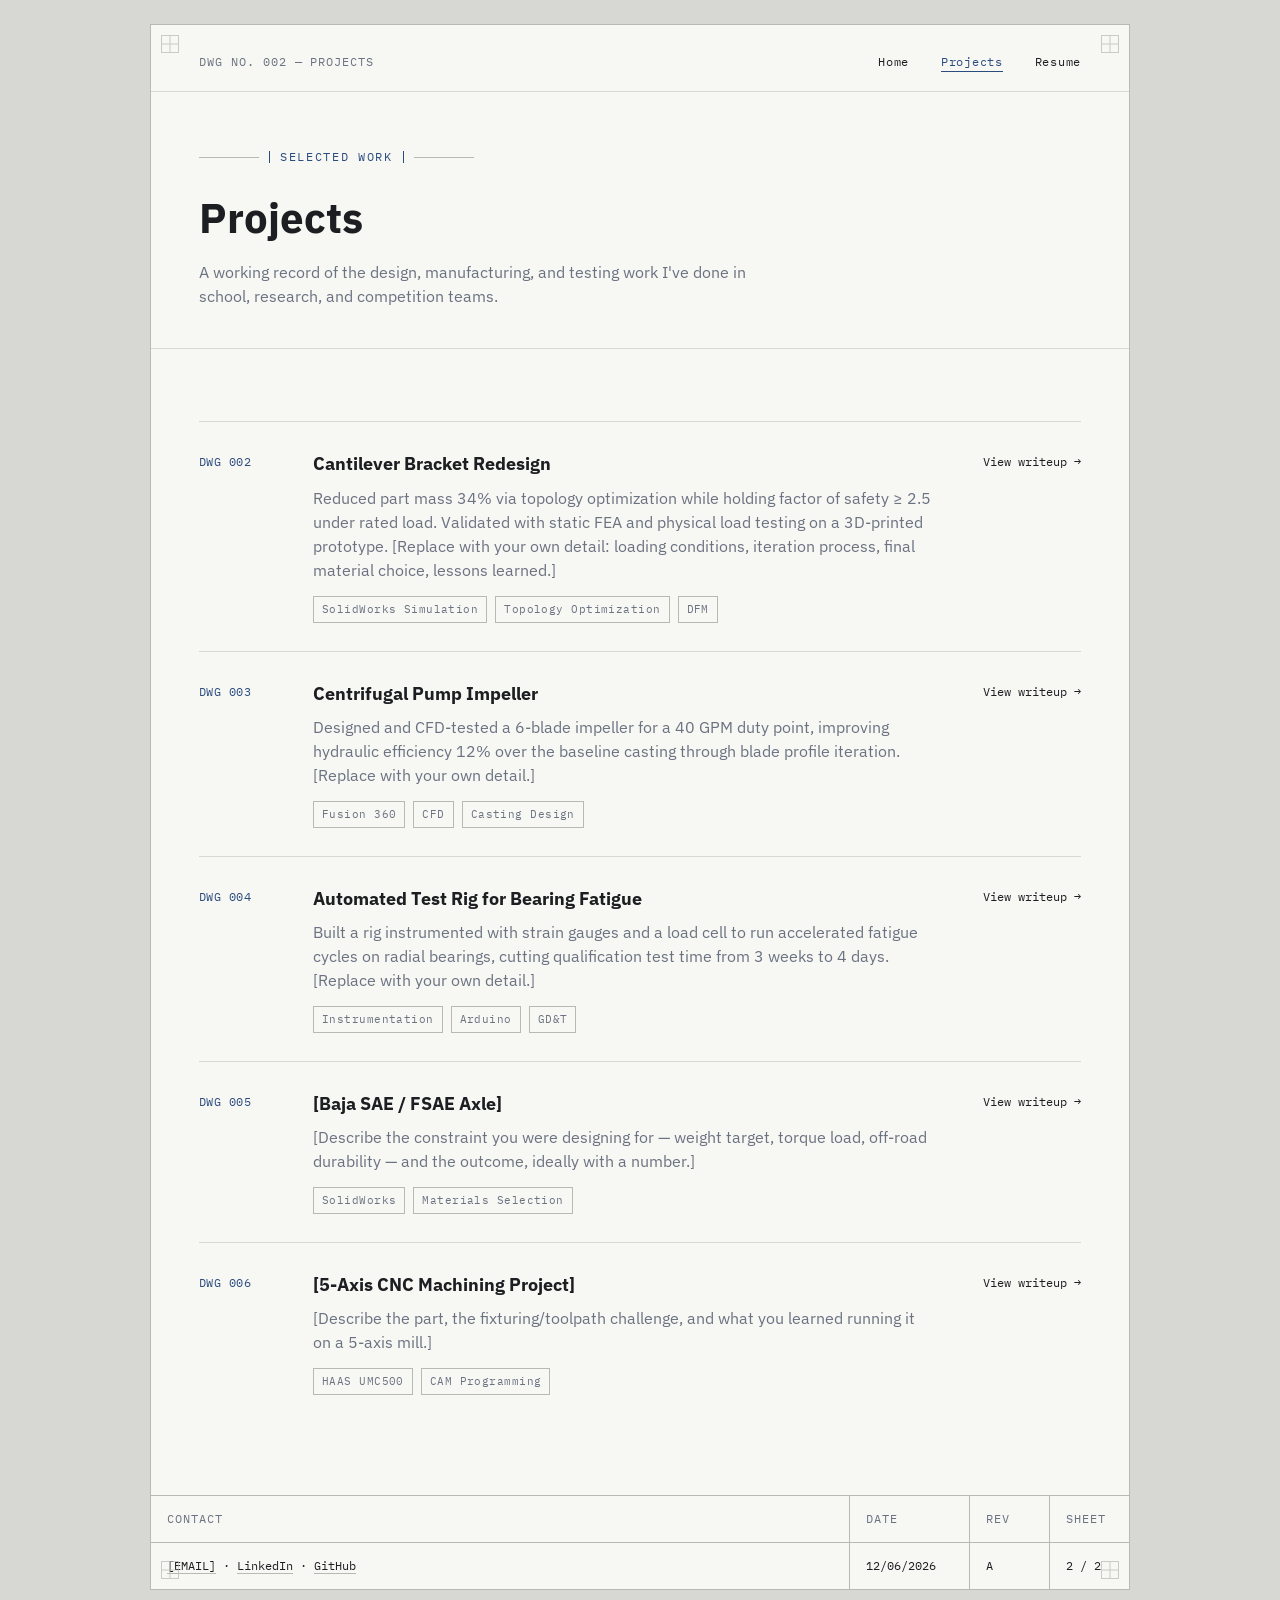
==== projects.html @ aa3f03fb "Add files via upload" ====
<!DOCTYPE html>
<html lang="en">
<head>
<meta charset="UTF-8">
<meta name="viewport" content="width=device-width, initial-scale=1.0">
<title>Projects — Jordan Reyes</title>
<link rel="preconnect" href="https://fonts.googleapis.com">
<link rel="preconnect" href="https://fonts.gstatic.com" crossorigin>
<link href="https://fonts.googleapis.com/css2?family=IBM+Plex+Mono:wght@400;500;600&family=IBM+Plex+Sans:wght@400;500;600;700&display=swap" rel="stylesheet">
<link rel="stylesheet" href="style.css">
</head>
<body>

<div class="sheet">

  <div class="reg-mark tl"></div>
  <div class="reg-mark tr"></div>
  <div class="reg-mark bl"></div>
  <div class="reg-mark br"></div>

  <header class="topbar">
    <div class="topbar-label">DWG NO. 002 — PROJECTS</div>
    <nav>
      <a href="index.html">Home</a>
      <a href="projects.html" aria-current="page">Projects</a>
      <a href="resume.html">Resume</a>
    </nav>
  </header>

  <section class="subpage-hero">
    <div class="hero-dim">
      <span class="tick"></span>
      <span class="dim-label">SELECTED WORK</span>
      <span class="tick"></span>
    </div>
    <h1>Projects</h1>
    <p>A working record of the design, manufacturing, and testing work I've done in school, research, and competition teams.</p>
  </section>

  <section class="work" style="border-bottom:none;">

    <article class="project">
      <div class="project-num">DWG&nbsp;002</div>
      <div class="project-body">
        <h3>Cantilever Bracket Redesign</h3>
        <p>Reduced part mass 34% via topology optimization while holding factor of safety ≥ 2.5 under rated load. Validated with static FEA and physical load testing on a 3D-printed prototype. [Replace with your own detail: loading conditions, iteration process, final material choice, lessons learned.]</p>
        <ul class="tags">
          <li>SolidWorks Simulation</li>
          <li>Topology Optimization</li>
          <li>DFM</li>
        </ul>
      </div>
      <a class="project-link" href="#">View writeup →</a>
    </article>

    <article class="project">
      <div class="project-num">DWG&nbsp;003</div>
      <div class="project-body">
        <h3>Centrifugal Pump Impeller</h3>
        <p>Designed and CFD-tested a 6-blade impeller for a 40 GPM duty point, improving hydraulic efficiency 12% over the baseline casting through blade profile iteration. [Replace with your own detail.]</p>
        <ul class="tags">
          <li>Fusion 360</li>
          <li>CFD</li>
          <li>Casting Design</li>
        </ul>
      </div>
      <a class="project-link" href="#">View writeup →</a>
    </article>

    <article class="project">
      <div class="project-num">DWG&nbsp;004</div>
      <div class="project-body">
        <h3>Automated Test Rig for Bearing Fatigue</h3>
        <p>Built a rig instrumented with strain gauges and a load cell to run accelerated fatigue cycles on radial bearings, cutting qualification test time from 3 weeks to 4 days. [Replace with your own detail.]</p>
        <ul class="tags">
          <li>Instrumentation</li>
          <li>Arduino</li>
          <li>GD&amp;T</li>
        </ul>
      </div>
      <a class="project-link" href="#">View writeup →</a>
    </article>

    <article class="project">
      <div class="project-num">DWG&nbsp;005</div>
      <div class="project-body">
        <h3>[Baja SAE / FSAE Axle]</h3>
        <p>[Describe the constraint you were designing for — weight target, torque load, off-road durability — and the outcome, ideally with a number.]</p>
        <ul class="tags">
          <li>SolidWorks</li>
          <li>Materials Selection</li>
        </ul>
      </div>
      <a class="project-link" href="#">View writeup →</a>
    </article>

    <article class="project">
      <div class="project-num">DWG&nbsp;006</div>
      <div class="project-body">
        <h3>[5-Axis CNC Machining Project]</h3>
        <p>[Describe the part, the fixturing/toolpath challenge, and what you learned running it on a 5-axis mill.]</p>
        <ul class="tags">
          <li>HAAS UMC500</li>
          <li>CAM Programming</li>
        </ul>
      </div>
      <a class="project-link" href="#">View writeup →</a>
    </article>

  </section>

  <footer id="contact" class="titleblock">
    <div class="tb-row tb-head">
      <div class="tb-cell wide">CONTACT</div>
      <div class="tb-cell">DATE</div>
      <div class="tb-cell">REV</div>
      <div class="tb-cell">SHEET</div>
    </div>
    <div class="tb-row">
      <div class="tb-cell wide">
        <a href="mailto:[EMAIL]">[EMAIL]</a> ·
        <a href="https://linkedin.com/in/[LINKEDIN]" target="_blank" rel="noopener">LinkedIn</a> ·
        <a href="https://github.com/[GITHUB]" target="_blank" rel="noopener">GitHub</a>
      </div>
      <div class="tb-cell" id="tb-date"></div>
      <div class="tb-cell">A</div>
      <div class="tb-cell">2 / 2</div>
    </div>
  </footer>

</div>

<script src="script.js"></script>
</body>
</html>
---- style.css ----
:root {
  --paper: #F7F7F4;
  --ink: #1C1E21;
  --line: #D7D8D4;
  --line-strong: #B7B9B3;
  --blue: #2B4C7E;
  --steel: #6B7280;

  --font-display: 'IBM Plex Sans', sans-serif;
  --font-mono: 'IBM Plex Mono', monospace;
}

* { box-sizing: border-box; }

html { scroll-behavior: smooth; }

body {
  margin: 0;
  background: var(--line);
  color: var(--ink);
  font-family: var(--font-display);
  line-height: 1.5;
  -webkit-font-smoothing: antialiased;
}

a { color: inherit; }

/* ---------- Sheet frame ---------- */

.sheet {
  position: relative;
  max-width: 980px;
  margin: 24px auto;
  background: var(--paper);
  border: 1px solid var(--line-strong);
  padding: 0 0 0 0;
}

.reg-mark {
  position: absolute;
  width: 18px;
  height: 18px;
  border: 1px solid var(--line-strong);
  opacity: 0.7;
}
.reg-mark::before, .reg-mark::after {
  content: "";
  position: absolute;
  background: var(--line-strong);
}
.reg-mark::before { top: 50%; left: 0; right: 0; height: 1px; transform: translateY(-50%); }
.reg-mark::after { left: 50%; top: 0; bottom: 0; width: 1px; transform: translateX(-50%); }
.reg-mark.tl { top: 10px; left: 10px; }
.reg-mark.tr { top: 10px; right: 10px; }
.reg-mark.bl { bottom: 10px; left: 10px; }
.reg-mark.br { bottom: 10px; right: 10px; }

/* ---------- Topbar ---------- */

.topbar {
  display: flex;
  justify-content: space-between;
  align-items: center;
  padding: 28px 48px 20px;
  border-bottom: 1px solid var(--line);
  font-family: var(--font-mono);
  font-size: 12px;
  letter-spacing: 0.08em;
  color: var(--steel);
}

.topbar nav a {
  text-decoration: none;
  margin-left: 24px;
  color: var(--ink);
  font-family: var(--font-mono);
  font-size: 12px;
  letter-spacing: 0.06em;
  padding-bottom: 2px;
  border-bottom: 1px solid transparent;
  transition: border-color 0.15s ease, color 0.15s ease;
}
.topbar nav a:hover { border-color: var(--blue); color: var(--blue); }
.topbar nav a[aria-current="page"] { color: var(--blue); border-color: var(--blue); }

/* ---------- Photo placeholder (section-cut hatch) ---------- */
/* Swap these out: replace the .img-frame div with an <img> tag once you have real photos. */

.img-frame {
  position: relative;
  background-color: var(--paper);
  background-image: repeating-linear-gradient(
    45deg,
    var(--line) 0,
    var(--line) 1px,
    transparent 1px,
    transparent 9px
  );
  border: 1px solid var(--line-strong);
  display: flex;
  align-items: flex-end;
  overflow: hidden;
}
.img-frame .img-label {
  width: 100%;
  padding: 8px 10px;
  background: var(--paper);
  border-top: 1px solid var(--line-strong);
  font-family: var(--font-mono);
  font-size: 10px;
  letter-spacing: 0.06em;
  color: var(--steel);
}

/* ---------- Hero ---------- */

.hero {
  padding: 56px 48px 88px;
  border-bottom: 1px solid var(--line);
}

.triptych {
  display: grid;
  grid-template-columns: 1fr 1.3fr 1fr;
  gap: 12px;
  margin-bottom: 40px;
}
.triptych .img-frame { height: 190px; }
.triptych .img-frame.center { height: 230px; align-self: start; }

.hero-person {
  display: flex;
  align-items: center;
  gap: 20px;
}
.avatar {
  width: 84px;
  height: 84px;
  flex: none;
  border-radius: 50%;
}
.avatar .img-label { display: none; }

.hero-dim {
  display: flex;
  align-items: center;
  gap: 10px;
  margin-bottom: 28px;
  font-family: var(--font-mono);
  font-size: 12px;
  letter-spacing: 0.14em;
  color: var(--blue);
}
.hero-dim .tick {
  width: 1px;
  height: 12px;
  background: var(--blue);
}
.hero-dim::before, .hero-dim::after {
  content: "";
  height: 1px;
  background: var(--line-strong);
  flex: 1 1 60px;
  max-width: 60px;
}

.hero h1 {
  margin: 0 0 24px;
  font-size: clamp(2.2rem, 5vw, 3.6rem);
  line-height: 1.08;
  font-weight: 700;
  letter-spacing: -0.01em;
}
.hero h1 .accent {
  display: block;
  color: var(--blue);
  font-weight: 600;
}

.hero-tag {
  max-width: 46ch;
  color: var(--steel);
  font-size: 1.05rem;
  margin: 0 0 36px;
}

.hero-links { display: flex; gap: 14px; }

.btn {
  display: inline-block;
  padding: 12px 20px;
  background: var(--ink);
  color: var(--paper);
  text-decoration: none;
  font-family: var(--font-mono);
  font-size: 13px;
  letter-spacing: 0.04em;
  border: 1px solid var(--ink);
  transition: opacity 0.15s ease;
}
.btn:hover { opacity: 0.82; }
.btn.ghost {
  background: transparent;
  color: var(--ink);
  border: 1px solid var(--line-strong);
}
.btn.ghost:hover { border-color: var(--blue); color: var(--blue); opacity: 1; }

/* ---------- Section headings ---------- */

section h2 {
  display: flex;
  align-items: baseline;
  gap: 12px;
  font-size: 1.4rem;
  margin: 0 0 32px;
}
section h2 .tag {
  font-family: var(--font-mono);
  font-size: 12px;
  color: var(--blue);
  border: 1px solid var(--line-strong);
  padding: 3px 8px;
}

/* ---------- About ---------- */

.about { padding: 72px 48px; border-bottom: 1px solid var(--line); }

.about-grid {
  display: grid;
  grid-template-columns: 1.2fr 1fr;
  gap: 48px;
}
.about-copy { color: var(--steel); margin: 0; }

.spec-table { border-collapse: collapse; width: 100%; font-size: 14px; }
.spec-table td {
  padding: 10px 0;
  border-top: 1px solid var(--line);
  vertical-align: top;
}
.spec-table td:first-child {
  font-family: var(--font-mono);
  font-size: 11px;
  letter-spacing: 0.08em;
  color: var(--steel);
  width: 34%;
  padding-right: 12px;
}

/* ---------- Timeline ---------- */

.timeline-section { padding: 72px 48px; border-bottom: 1px solid var(--line); }

.timeline {
  display: flex;
  gap: 0;
  position: relative;
  padding-top: 8px;
}
.timeline-item {
  flex: 1;
  position: relative;
  padding-top: 20px;
  text-align: left;
}
.timeline-item::before {
  /* the tick mark on the line */
  content: "";
  position: absolute;
  top: 0;
  left: 0;
  width: 1px;
  height: 12px;
  background: var(--blue);
}
.timeline-item::after {
  /* the horizontal rule segment */
  content: "";
  position: absolute;
  top: 6px;
  left: 0;
  right: 0;
  height: 1px;
  background: var(--line-strong);
}
.timeline-item:last-child::after { right: 50%; }
.timeline-date {
  display: block;
  font-family: var(--font-mono);
  font-size: 11px;
  letter-spacing: 0.06em;
  color: var(--blue);
  margin-bottom: 10px;
}
.timeline-logo { width: 40px; height: 40px; margin-bottom: 10px; }
.timeline-logo .img-label { display: none; }
.timeline-item h4 { margin: 0 0 4px; font-size: 0.95rem; }
.timeline-item p { margin: 0; font-size: 0.82rem; color: var(--steel); }

/* ---------- Machinery / tools grid ---------- */

.tools-section { padding: 72px 48px; border-bottom: 1px solid var(--line); }

.tools-grid {
  display: grid;
  grid-template-columns: repeat(4, 1fr);
  gap: 16px;
}
.tool-card { text-align: left; }
.tool-card .img-frame { height: 100px; margin-bottom: 10px; }
.tool-card h4 { margin: 0 0 2px; font-size: 0.88rem; }
.tool-card p {
  margin: 0;
  font-family: var(--font-mono);
  font-size: 11px;
  color: var(--steel);
}

/* ---------- Work / Projects ---------- */

.work { padding: 72px 48px; border-bottom: 1px solid var(--line); }

.project {
  display: grid;
  grid-template-columns: 90px 1fr auto;
  gap: 24px;
  align-items: start;
  padding: 28px 0;
  border-top: 1px solid var(--line);
}
.project:last-child { border-bottom: none; }

.project-num {
  font-family: var(--font-mono);
  font-size: 12px;
  color: var(--blue);
  letter-spacing: 0.04em;
  padding-top: 3px;
}

.project-body h3 { margin: 0 0 8px; font-size: 1.15rem; }
.project-body p { margin: 0 0 14px; color: var(--steel); max-width: 62ch; }

.tags { list-style: none; display: flex; gap: 8px; flex-wrap: wrap; margin: 0; padding: 0; }
.tags li {
  font-family: var(--font-mono);
  font-size: 11px;
  letter-spacing: 0.04em;
  color: var(--steel);
  border: 1px solid var(--line-strong);
  padding: 4px 8px;
}

.project-link {
  font-family: var(--font-mono);
  font-size: 12px;
  text-decoration: none;
  color: var(--ink);
  white-space: nowrap;
  padding-top: 3px;
  border-bottom: 1px solid transparent;
}
.project-link:hover { color: var(--blue); border-color: var(--blue); }

/* ---------- Skills / BOM ---------- */

.skills { padding: 72px 48px; border-bottom: 1px solid var(--line); }

.bom { width: 100%; border-collapse: collapse; font-size: 14px; }
.bom th {
  text-align: left;
  font-family: var(--font-mono);
  font-size: 11px;
  letter-spacing: 0.08em;
  color: var(--steel);
  font-weight: 500;
  padding: 0 0 10px;
  border-bottom: 1px solid var(--line-strong);
}
.bom td {
  padding: 12px 0;
  border-bottom: 1px solid var(--line);
}
.bom td:first-child {
  font-family: var(--font-mono);
  color: var(--blue);
  width: 60px;
}
.bom td:nth-child(2) { width: 30%; color: var(--steel); }

/* ---------- Subpage hero (Projects / Resume) ---------- */

.subpage-hero {
  padding: 56px 48px 40px;
  border-bottom: 1px solid var(--line);
}
.subpage-hero .hero-dim { margin-bottom: 20px; }
.subpage-hero h1 {
  margin: 0 0 12px;
  font-size: clamp(1.8rem, 4vw, 2.6rem);
  font-weight: 700;
}
.subpage-hero p { max-width: 56ch; color: var(--steel); margin: 0; }

/* ---------- Resume page ---------- */

.resume-download {
  padding: 32px 48px;
  border-bottom: 1px solid var(--line);
  display: flex;
  align-items: center;
  justify-content: space-between;
  gap: 16px;
  flex-wrap: wrap;
}
.resume-download p {
  margin: 0;
  font-family: var(--font-mono);
  font-size: 12px;
  color: var(--steel);
}

.resume-block { padding: 56px 48px; border-bottom: 1px solid var(--line); }
.resume-entry {
  display: grid;
  grid-template-columns: 160px 1fr;
  gap: 24px;
  padding: 20px 0;
  border-top: 1px solid var(--line);
}
.resume-entry:first-of-type { border-top: none; }
.resume-entry .re-date {
  font-family: var(--font-mono);
  font-size: 11px;
  letter-spacing: 0.06em;
  color: var(--blue);
  padding-top: 2px;
}
.resume-entry h4 { margin: 0 0 4px; font-size: 1rem; }
.resume-entry .re-org { color: var(--steel); font-size: 0.85rem; margin: 0 0 10px; }
.resume-entry ul { margin: 0; padding-left: 18px; color: var(--steel); font-size: 0.92rem; }
.resume-entry li { margin-bottom: 4px; }

/* ---------- Title block / footer ---------- */

.titleblock { font-family: var(--font-mono); font-size: 12px; }

.tb-row {
  display: grid;
  grid-template-columns: 1fr 120px 80px 80px;
  border-top: 1px solid var(--line-strong);
}
.tb-head { color: var(--steel); letter-spacing: 0.08em; }
.tb-cell {
  padding: 14px 16px;
  border-left: 1px solid var(--line-strong);
}
.tb-cell.wide { }
.tb-row .tb-cell:first-child { border-left: none; }

.titleblock a { text-decoration: none; border-bottom: 1px solid var(--line-strong); }
.titleblock a:hover { color: var(--blue); border-color: var(--blue); }

/* ---------- Responsive ---------- */

@media (max-width: 700px) {
  .sheet { margin: 0; border-left: none; border-right: none; }
  .topbar { flex-direction: column; align-items: flex-start; gap: 12px; padding: 24px; }
  .topbar nav a { margin-left: 0; margin-right: 20px; }
  .hero { padding: 40px 24px 56px; }
  .about, .work, .skills, .timeline-section, .tools-section, .subpage-hero, .resume-block { padding: 48px 24px; }
  .resume-download { padding: 24px; }
  .about-grid { grid-template-columns: 1fr; gap: 32px; }
  .project { grid-template-columns: 1fr; gap: 10px; }
  .project-link { padding-top: 0; }
  .tb-row { grid-template-columns: 1fr; }
  .tb-cell { border-left: none; border-top: 1px solid var(--line); }
  .tb-row .tb-cell:first-child { border-top: none; }

  .triptych { grid-template-columns: 1fr; }
  .triptych .img-frame, .triptych .img-frame.center { height: 160px; }
  .hero-person { flex-wrap: wrap; }

  .timeline { flex-direction: column; gap: 24px; }
  .timeline-item::after { display: none; }
  .timeline-item { padding-top: 0; padding-left: 20px; border-left: 1px solid var(--line-strong); }
  .timeline-item::before { top: 4px; left: -1px; width: 12px; height: 1px; }

  .tools-grid { grid-template-columns: repeat(2, 1fr); }

  .resume-entry { grid-template-columns: 1fr; gap: 6px; }
}

/* ---------- Reduced motion ---------- */

@media (prefers-reduced-motion: reduce) {
  html { scroll-behavior: auto; }
  * { transition: none !important; }
}

/* ---------- Focus visibility ---------- */

a:focus-visible, .btn:focus-visible {
  outline: 2px solid var(--blue);
  outline-offset: 2px;
}
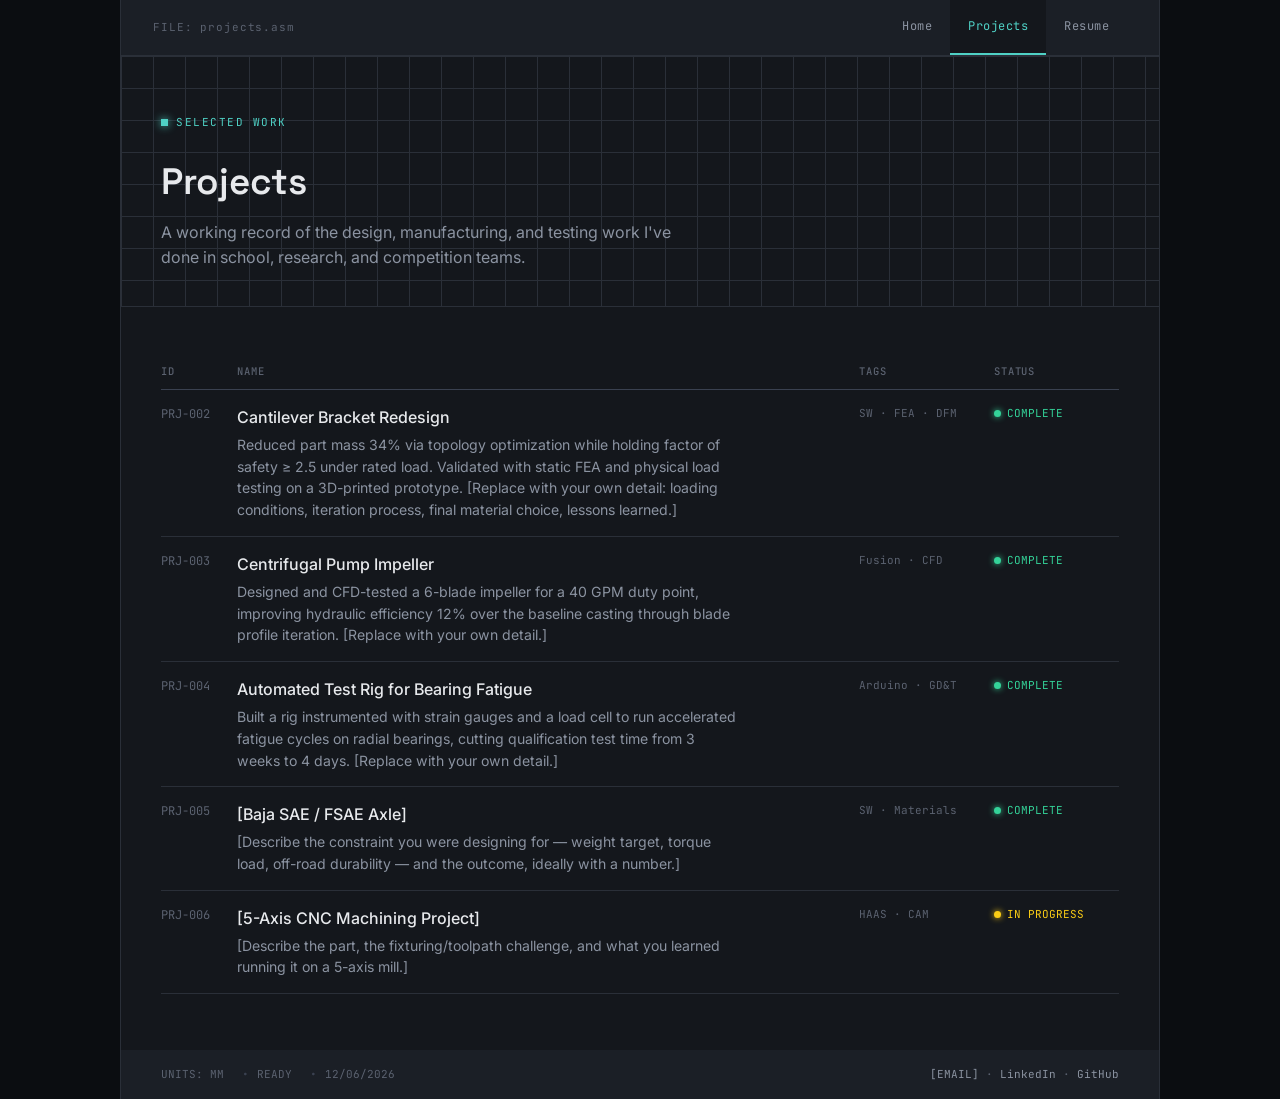
==== commit 9379115c: "Add files via upload" ====
--- a/projects.html
+++ b/projects.html
@@ -6,20 +6,15 @@
 <title>Projects — Jordan Reyes</title>
 <link rel="preconnect" href="https://fonts.googleapis.com">
 <link rel="preconnect" href="https://fonts.gstatic.com" crossorigin>
-<link href="https://fonts.googleapis.com/css2?family=IBM+Plex+Mono:wght@400;500;600&family=IBM+Plex+Sans:wght@400;500;600;700&display=swap" rel="stylesheet">
+<link href="https://fonts.googleapis.com/css2?family=Space+Grotesk:wght@500;600;700&family=Inter:wght@400;500;600&family=JetBrains+Mono:wght@400;500;600&display=swap" rel="stylesheet">
 <link rel="stylesheet" href="style.css">
 </head>
 <body>
 
 <div class="sheet">
 
-  <div class="reg-mark tl"></div>
-  <div class="reg-mark tr"></div>
-  <div class="reg-mark bl"></div>
-  <div class="reg-mark br"></div>
-
   <header class="topbar">
-    <div class="topbar-label">DWG NO. 002 — PROJECTS</div>
+    <div class="topbar-label">FILE: projects.asm</div>
     <nav>
       <a href="index.html">Home</a>
       <a href="projects.html" aria-current="page">Projects</a>
@@ -28,103 +23,77 @@
   </header>
 
   <section class="subpage-hero">
-    <div class="hero-dim">
-      <span class="tick"></span>
-      <span class="dim-label">SELECTED WORK</span>
-      <span class="tick"></span>
-    </div>
+    <div class="hero-eyebrow">SELECTED WORK</div>
     <h1>Projects</h1>
     <p>A working record of the design, manufacturing, and testing work I've done in school, research, and competition teams.</p>
   </section>
 
-  <section class="work" style="border-bottom:none;">
+  <section class="panel-section" style="border-bottom:none;">
+    <table class="file-browser">
+      <thead>
+        <tr><th>ID</th><th>NAME</th><th>TAGS</th><th>STATUS</th></tr>
+      </thead>
+      <tbody>
 
-    <article class="project">
-      <div class="project-num">DWG&nbsp;002</div>
-      <div class="project-body">
-        <h3>Cantilever Bracket Redesign</h3>
-        <p>Reduced part mass 34% via topology optimization while holding factor of safety ≥ 2.5 under rated load. Validated with static FEA and physical load testing on a 3D-printed prototype. [Replace with your own detail: loading conditions, iteration process, final material choice, lessons learned.]</p>
-        <ul class="tags">
-          <li>SolidWorks Simulation</li>
-          <li>Topology Optimization</li>
-          <li>DFM</li>
-        </ul>
-      </div>
-      <a class="project-link" href="#">View writeup →</a>
-    </article>
+        <tr class="file-row">
+          <td class="f-id">PRJ-002</td>
+          <td class="f-name">Cantilever Bracket Redesign
+            <span class="f-desc">Reduced part mass 34% via topology optimization while holding factor of safety ≥ 2.5 under rated load. Validated with static FEA and physical load testing on a 3D-printed prototype. [Replace with your own detail: loading conditions, iteration process, final material choice, lessons learned.]</span>
+          </td>
+          <td class="f-tags">SW · FEA · DFM</td>
+          <td class="f-status"><span class="status-dot complete"></span><span class="status complete-text">COMPLETE</span></td>
+        </tr>
 
-    <article class="project">
-      <div class="project-num">DWG&nbsp;003</div>
-      <div class="project-body">
-        <h3>Centrifugal Pump Impeller</h3>
-        <p>Designed and CFD-tested a 6-blade impeller for a 40 GPM duty point, improving hydraulic efficiency 12% over the baseline casting through blade profile iteration. [Replace with your own detail.]</p>
-        <ul class="tags">
-          <li>Fusion 360</li>
-          <li>CFD</li>
-          <li>Casting Design</li>
-        </ul>
-      </div>
-      <a class="project-link" href="#">View writeup →</a>
-    </article>
+        <tr class="file-row">
+          <td class="f-id">PRJ-003</td>
+          <td class="f-name">Centrifugal Pump Impeller
+            <span class="f-desc">Designed and CFD-tested a 6-blade impeller for a 40 GPM duty point, improving hydraulic efficiency 12% over the baseline casting through blade profile iteration. [Replace with your own detail.]</span>
+          </td>
+          <td class="f-tags">Fusion · CFD</td>
+          <td class="f-status"><span class="status-dot complete"></span><span class="status complete-text">COMPLETE</span></td>
+        </tr>
 
-    <article class="project">
-      <div class="project-num">DWG&nbsp;004</div>
-      <div class="project-body">
-        <h3>Automated Test Rig for Bearing Fatigue</h3>
-        <p>Built a rig instrumented with strain gauges and a load cell to run accelerated fatigue cycles on radial bearings, cutting qualification test time from 3 weeks to 4 days. [Replace with your own detail.]</p>
-        <ul class="tags">
-          <li>Instrumentation</li>
-          <li>Arduino</li>
-          <li>GD&amp;T</li>
-        </ul>
-      </div>
-      <a class="project-link" href="#">View writeup →</a>
-    </article>
+        <tr class="file-row">
+          <td class="f-id">PRJ-004</td>
+          <td class="f-name">Automated Test Rig for Bearing Fatigue
+            <span class="f-desc">Built a rig instrumented with strain gauges and a load cell to run accelerated fatigue cycles on radial bearings, cutting qualification test time from 3 weeks to 4 days. [Replace with your own detail.]</span>
+          </td>
+          <td class="f-tags">Arduino · GD&amp;T</td>
+          <td class="f-status"><span class="status-dot complete"></span><span class="status complete-text">COMPLETE</span></td>
+        </tr>
 
-    <article class="project">
-      <div class="project-num">DWG&nbsp;005</div>
-      <div class="project-body">
-        <h3>[Baja SAE / FSAE Axle]</h3>
-        <p>[Describe the constraint you were designing for — weight target, torque load, off-road durability — and the outcome, ideally with a number.]</p>
-        <ul class="tags">
-          <li>SolidWorks</li>
-          <li>Materials Selection</li>
-        </ul>
-      </div>
-      <a class="project-link" href="#">View writeup →</a>
-    </article>
+        <tr class="file-row">
+          <td class="f-id">PRJ-005</td>
+          <td class="f-name">[Baja SAE / FSAE Axle]
+            <span class="f-desc">[Describe the constraint you were designing for — weight target, torque load, off-road durability — and the outcome, ideally with a number.]</span>
+          </td>
+          <td class="f-tags">SW · Materials</td>
+          <td class="f-status"><span class="status-dot complete"></span><span class="status complete-text">COMPLETE</span></td>
+        </tr>
 
-    <article class="project">
-      <div class="project-num">DWG&nbsp;006</div>
-      <div class="project-body">
-        <h3>[5-Axis CNC Machining Project]</h3>
-        <p>[Describe the part, the fixturing/toolpath challenge, and what you learned running it on a 5-axis mill.]</p>
-        <ul class="tags">
-          <li>HAAS UMC500</li>
-          <li>CAM Programming</li>
-        </ul>
-      </div>
-      <a class="project-link" href="#">View writeup →</a>
-    </article>
+        <tr class="file-row">
+          <td class="f-id">PRJ-006</td>
+          <td class="f-name">[5-Axis CNC Machining Project]
+            <span class="f-desc">[Describe the part, the fixturing/toolpath challenge, and what you learned running it on a 5-axis mill.]</span>
+          </td>
+          <td class="f-tags">HAAS · CAM</td>
+          <td class="f-status"><span class="status-dot progress"></span><span class="status progress-text">IN PROGRESS</span></td>
+        </tr>
 
+      </tbody>
+    </table>
   </section>
 
-  <footer id="contact" class="titleblock">
-    <div class="tb-row tb-head">
-      <div class="tb-cell wide">CONTACT</div>
-      <div class="tb-cell">DATE</div>
-      <div class="tb-cell">REV</div>
-      <div class="tb-cell">SHEET</div>
+  <footer id="contact" class="statusbar">
+    <div class="sb-left">
+      <span>UNITS: MM</span>
+      <span>READY</span>
+      <span id="sb-date"></span>
     </div>
-    <div class="tb-row">
-      <div class="tb-cell wide">
-        <a href="mailto:[EMAIL]">[EMAIL]</a> ·
-        <a href="https://linkedin.com/in/[LINKEDIN]" target="_blank" rel="noopener">LinkedIn</a> ·
-        <a href="https://github.com/[GITHUB]" target="_blank" rel="noopener">GitHub</a>
-      </div>
-      <div class="tb-cell" id="tb-date"></div>
-      <div class="tb-cell">A</div>
-      <div class="tb-cell">2 / 2</div>
+    <div>
+      <a href="mailto:[EMAIL]">[EMAIL]</a> ·
+      <a href="https://linkedin.com/in/[LINKEDIN]" target="_blank" rel="noopener">LinkedIn</a> ·
+      <a href="https://github.com/[GITHUB]" target="_blank" rel="noopener">GitHub</a>
     </div>
   </footer>
 
--- a/style.css
+++ b/style.css
@@ -1,508 +1,447 @@
 :root {
-  --paper: #F7F7F4;
-  --ink: #1C1E21;
-  --line: #D7D8D4;
-  --line-strong: #B7B9B3;
-  --blue: #2B4C7E;
-  --steel: #6B7280;
-
-  --font-display: 'IBM Plex Sans', sans-serif;
-  --font-mono: 'IBM Plex Mono', monospace;
+  --bg: #14171C;
+  --panel: #1B1F26;
+  --panel-hover: #20242C;
+  --border: #2A2F38;
+  --border-bright: #3A4150;
+  --text: #E7E9EC;
+  --muted: #8B93A1;
+  --dim: #5B6270;
+  --accent: #4FD1C5;
+  --accent-warm: #FF8A3D;
+  --ok: #34D399;
+  --pending: #FACC15;
+
+  --font-display: 'Space Grotesk', sans-serif;
+  --font-body: 'Inter', sans-serif;
+  --font-mono: 'JetBrains Mono', monospace;
 }
 
 * { box-sizing: border-box; }
-
 html { scroll-behavior: smooth; }
 
 body {
   margin: 0;
-  background: var(--line);
-  color: var(--ink);
-  font-family: var(--font-display);
-  line-height: 1.5;
+  background: #0B0D11;
+  color: var(--text);
+  font-family: var(--font-body);
+  line-height: 1.55;
   -webkit-font-smoothing: antialiased;
 }
 
 a { color: inherit; }
 
-/* ---------- Sheet frame ---------- */
+/* ---------- App frame ---------- */
 
 .sheet {
+  max-width: 1040px;
+  margin: 0 auto;
+  background: var(--bg);
+  border-left: 1px solid var(--border);
+  border-right: 1px solid var(--border);
+  min-height: 100vh;
+}
+
+/* ---------- Tab bar (nav) ---------- */
+
+.topbar {
+  display: flex;
+  justify-content: space-between;
+  align-items: center;
+  padding: 0 32px;
+  height: 56px;
+  border-bottom: 1px solid var(--border);
+  background: var(--panel);
+}
+
+.topbar-label {
+  font-family: var(--font-mono);
+  font-size: 11px;
+  letter-spacing: 0.08em;
+  color: var(--dim);
+}
+
+.topbar nav { display: flex; height: 100%; }
+.topbar nav a {
+  display: flex;
+  align-items: center;
+  height: 100%;
+  padding: 0 18px;
+  text-decoration: none;
+  color: var(--muted);
+  font-family: var(--font-mono);
+  font-size: 12px;
+  letter-spacing: 0.04em;
+  border-bottom: 2px solid transparent;
+  transition: color 0.15s ease, border-color 0.15s ease;
+}
+.topbar nav a:hover { color: var(--text); }
+.topbar nav a[aria-current="page"] {
+  color: var(--accent);
+  border-bottom-color: var(--accent);
+  background: var(--bg);
+}
+
+/* ---------- Viewport hero ---------- */
+
+.hero {
   position: relative;
-  max-width: 980px;
-  margin: 24px auto;
-  background: var(--paper);
-  border: 1px solid var(--line-strong);
-  padding: 0 0 0 0;
-}
-
-.reg-mark {
-  position: absolute;
-  width: 18px;
-  height: 18px;
-  border: 1px solid var(--line-strong);
-  opacity: 0.7;
-}
-.reg-mark::before, .reg-mark::after {
+  padding: 88px 40px 70px;
+  border-bottom: 1px solid var(--border);
+  background-image:
+    linear-gradient(var(--border) 1px, transparent 1px),
+    linear-gradient(90deg, var(--border) 1px, transparent 1px);
+  background-size: 32px 32px;
+  background-position: -1px -1px;
+  overflow: hidden;
+}
+.hero::after {
+  /* vignette so the grid fades toward the edges */
   content: "";
   position: absolute;
-  background: var(--line-strong);
-}
-.reg-mark::before { top: 50%; left: 0; right: 0; height: 1px; transform: translateY(-50%); }
-.reg-mark::after { left: 50%; top: 0; bottom: 0; width: 1px; transform: translateX(-50%); }
-.reg-mark.tl { top: 10px; left: 10px; }
-.reg-mark.tr { top: 10px; right: 10px; }
-.reg-mark.bl { bottom: 10px; left: 10px; }
-.reg-mark.br { bottom: 10px; right: 10px; }
-
-/* ---------- Topbar ---------- */
-
-.topbar {
-  display: flex;
-  justify-content: space-between;
-  align-items: center;
-  padding: 28px 48px 20px;
-  border-bottom: 1px solid var(--line);
+  inset: 0;
+  background: radial-gradient(ellipse at 30% 20%, transparent 0%, var(--bg) 78%);
+  pointer-events: none;
+}
+
+.gizmo {
+  position: absolute;
+  top: 32px;
+  right: 40px;
+  font-family: var(--font-mono);
+  font-size: 10px;
+  color: var(--dim);
+  text-align: right;
+  letter-spacing: 0.06em;
+  z-index: 1;
+}
+.gizmo .axis { color: var(--accent); }
+
+.readout {
+  position: absolute;
+  bottom: 28px;
+  right: 40px;
+  font-family: var(--font-mono);
+  font-size: 11px;
+  color: var(--dim);
+  letter-spacing: 0.05em;
+  z-index: 1;
+}
+.readout span { color: var(--muted); }
+
+.hero-inner { position: relative; z-index: 1; }
+
+.hero-eyebrow {
+  display: inline-flex;
+  align-items: center;
+  gap: 8px;
+  font-family: var(--font-mono);
+  font-size: 11px;
+  letter-spacing: 0.14em;
+  color: var(--accent);
+  margin-bottom: 22px;
+}
+.hero-eyebrow::before {
+  content: "";
+  width: 7px;
+  height: 7px;
+  background: var(--accent);
+  box-shadow: 0 0 8px var(--accent);
+}
+
+.hero h1 {
+  font-family: var(--font-display);
+  margin: 0 0 18px;
+  font-size: clamp(2.1rem, 5vw, 3.4rem);
+  line-height: 1.08;
+  font-weight: 600;
+  letter-spacing: -0.01em;
+  max-width: 16ch;
+}
+
+.hero-tag {
+  max-width: 48ch;
+  color: var(--muted);
+  font-size: 1.02rem;
+  margin: 0 0 34px;
+}
+
+.hero-links { display: flex; gap: 10px; }
+
+.btn {
+  display: inline-flex;
+  align-items: center;
+  gap: 8px;
+  padding: 11px 18px;
+  background: var(--accent);
+  color: #0B0D11;
+  text-decoration: none;
   font-family: var(--font-mono);
   font-size: 12px;
-  letter-spacing: 0.08em;
-  color: var(--steel);
-}
-
-.topbar nav a {
-  text-decoration: none;
-  margin-left: 24px;
-  color: var(--ink);
-  font-family: var(--font-mono);
-  font-size: 12px;
-  letter-spacing: 0.06em;
-  padding-bottom: 2px;
-  border-bottom: 1px solid transparent;
-  transition: border-color 0.15s ease, color 0.15s ease;
-}
-.topbar nav a:hover { border-color: var(--blue); color: var(--blue); }
-.topbar nav a[aria-current="page"] { color: var(--blue); border-color: var(--blue); }
-
-/* ---------- Photo placeholder (section-cut hatch) ---------- */
-/* Swap these out: replace the .img-frame div with an <img> tag once you have real photos. */
+  letter-spacing: 0.04em;
+  font-weight: 600;
+  border: 1px solid var(--accent);
+  border-radius: 3px;
+  transition: opacity 0.15s ease;
+}
+.btn:hover { opacity: 0.85; }
+.btn.ghost {
+  background: transparent;
+  color: var(--text);
+  border: 1px solid var(--border-bright);
+}
+.btn.ghost:hover { border-color: var(--accent); color: var(--accent); }
+
+/* ---------- Photo placeholder ---------- */
 
 .img-frame {
   position: relative;
-  background-color: var(--paper);
-  background-image: repeating-linear-gradient(
+  background: repeating-linear-gradient(
     45deg,
-    var(--line) 0,
-    var(--line) 1px,
-    transparent 1px,
-    transparent 9px
+    var(--panel-hover) 0,
+    var(--panel-hover) 1px,
+    var(--panel) 1px,
+    var(--panel) 9px
   );
-  border: 1px solid var(--line-strong);
+  border: 1px solid var(--border);
   display: flex;
   align-items: flex-end;
   overflow: hidden;
 }
 .img-frame .img-label {
   width: 100%;
-  padding: 8px 10px;
-  background: var(--paper);
-  border-top: 1px solid var(--line-strong);
+  padding: 7px 10px;
+  background: var(--panel);
+  border-top: 1px solid var(--border);
   font-family: var(--font-mono);
   font-size: 10px;
+  letter-spacing: 0.05em;
+  color: var(--dim);
+}
+.avatar { width: 72px; height: 72px; flex: none; border-radius: 6px; }
+.avatar .img-label { display: none; }
+
+/* ---------- Panel section headers ---------- */
+
+section.panel-section { padding: 56px 40px; border-bottom: 1px solid var(--border); }
+
+.panel-head {
+  display: flex;
+  align-items: center;
+  gap: 12px;
+  margin-bottom: 28px;
+  padding-left: 12px;
+  border-left: 3px solid var(--accent);
+}
+.panel-head .panel-index {
+  font-family: var(--font-mono);
+  font-size: 11px;
+  color: var(--dim);
   letter-spacing: 0.06em;
-  color: var(--steel);
-}
-
-/* ---------- Hero ---------- */
-
-.hero {
-  padding: 56px 48px 88px;
-  border-bottom: 1px solid var(--line);
-}
-
-.triptych {
-  display: grid;
-  grid-template-columns: 1fr 1.3fr 1fr;
-  gap: 12px;
-  margin-bottom: 40px;
-}
-.triptych .img-frame { height: 190px; }
-.triptych .img-frame.center { height: 230px; align-self: start; }
-
-.hero-person {
-  display: flex;
-  align-items: center;
-  gap: 20px;
-}
-.avatar {
-  width: 84px;
-  height: 84px;
-  flex: none;
-  border-radius: 50%;
-}
-.avatar .img-label { display: none; }
-
-.hero-dim {
-  display: flex;
-  align-items: center;
-  gap: 10px;
-  margin-bottom: 28px;
-  font-family: var(--font-mono);
+}
+.panel-head h2 {
+  font-family: var(--font-display);
+  margin: 0;
+  font-size: 1.3rem;
+  font-weight: 600;
+}
+
+/* ---------- About ---------- */
+
+.about-grid { display: grid; grid-template-columns: 1.2fr 1fr; gap: 40px; }
+.about-copy { color: var(--muted); margin: 0; }
+
+.spec-table { border-collapse: collapse; width: 100%; font-size: 13.5px; }
+.spec-table td { padding: 10px 0; border-top: 1px solid var(--border); vertical-align: top; }
+.spec-table td:first-child {
+  font-family: var(--font-mono);
+  font-size: 10.5px;
+  letter-spacing: 0.07em;
+  color: var(--dim);
+  width: 32%;
+  padding-right: 12px;
+}
+
+/* ---------- Revision history (work history table) ---------- */
+
+.rev-table { width: 100%; border-collapse: collapse; font-size: 13.5px; }
+.rev-table th {
+  text-align: left;
+  font-family: var(--font-mono);
+  font-size: 10.5px;
+  letter-spacing: 0.08em;
+  color: var(--dim);
+  font-weight: 500;
+  padding: 0 12px 10px 0;
+  border-bottom: 1px solid var(--border-bright);
+}
+.rev-table td {
+  padding: 13px 12px 13px 0;
+  border-bottom: 1px solid var(--border);
+  vertical-align: top;
+}
+.rev-table td:first-child {
+  font-family: var(--font-mono);
+  color: var(--accent);
+  white-space: nowrap;
+  width: 64px;
+}
+.rev-table td:nth-child(2) {
+  font-family: var(--font-mono);
+  color: var(--dim);
+  white-space: nowrap;
+  width: 130px;
   font-size: 12px;
-  letter-spacing: 0.14em;
-  color: var(--blue);
-}
-.hero-dim .tick {
-  width: 1px;
-  height: 12px;
-  background: var(--blue);
-}
-.hero-dim::before, .hero-dim::after {
-  content: "";
-  height: 1px;
-  background: var(--line-strong);
-  flex: 1 1 60px;
-  max-width: 60px;
-}
-
-.hero h1 {
-  margin: 0 0 24px;
-  font-size: clamp(2.2rem, 5vw, 3.6rem);
-  line-height: 1.08;
-  font-weight: 700;
-  letter-spacing: -0.01em;
-}
-.hero h1 .accent {
-  display: block;
-  color: var(--blue);
-  font-weight: 600;
-}
-
-.hero-tag {
-  max-width: 46ch;
-  color: var(--steel);
-  font-size: 1.05rem;
-  margin: 0 0 36px;
-}
-
-.hero-links { display: flex; gap: 14px; }
-
-.btn {
-  display: inline-block;
-  padding: 12px 20px;
-  background: var(--ink);
-  color: var(--paper);
+}
+.rev-table .re-org { color: var(--muted); }
+.rev-table strong { color: var(--text); font-weight: 500; }
+
+/* ---------- Tools grid ---------- */
+
+.tools-grid { display: grid; grid-template-columns: repeat(4, 1fr); gap: 14px; }
+.tool-card {
+  background: var(--panel);
+  border: 1px solid var(--border);
+  padding: 12px;
+  border-radius: 4px;
+  transition: border-color 0.15s ease;
+}
+.tool-card:hover { border-color: var(--accent); }
+.tool-card .img-frame { height: 92px; margin-bottom: 10px; border-radius: 2px; }
+.tool-card h4 { margin: 0 0 2px; font-size: 0.86rem; font-weight: 500; }
+.tool-card p { margin: 0; font-family: var(--font-mono); font-size: 10.5px; color: var(--dim); }
+
+/* ---------- Project file browser ---------- */
+
+.file-browser { width: 100%; border-collapse: collapse; }
+.file-browser thead th {
+  text-align: left;
+  font-family: var(--font-mono);
+  font-size: 10.5px;
+  letter-spacing: 0.08em;
+  color: var(--dim);
+  font-weight: 500;
+  padding: 0 14px 10px 0;
+  border-bottom: 1px solid var(--border-bright);
+}
+.file-row {
+  border-bottom: 1px solid var(--border);
   text-decoration: none;
-  font-family: var(--font-mono);
-  font-size: 13px;
-  letter-spacing: 0.04em;
-  border: 1px solid var(--ink);
-  transition: opacity 0.15s ease;
-}
-.btn:hover { opacity: 0.82; }
-.btn.ghost {
-  background: transparent;
-  color: var(--ink);
-  border: 1px solid var(--line-strong);
-}
-.btn.ghost:hover { border-color: var(--blue); color: var(--blue); opacity: 1; }
-
-/* ---------- Section headings ---------- */
-
-section h2 {
-  display: flex;
-  align-items: baseline;
-  gap: 12px;
-  font-size: 1.4rem;
-  margin: 0 0 32px;
-}
-section h2 .tag {
+  color: var(--text);
+  display: table-row;
+  transition: background 0.12s ease;
+}
+.file-row:hover { background: var(--panel-hover); }
+.file-row td { padding: 15px 14px 15px 0; vertical-align: top; }
+.file-row .f-id {
   font-family: var(--font-mono);
   font-size: 12px;
-  color: var(--blue);
-  border: 1px solid var(--line-strong);
-  padding: 3px 8px;
-}
-
-/* ---------- About ---------- */
-
-.about { padding: 72px 48px; border-bottom: 1px solid var(--line); }
-
-.about-grid {
-  display: grid;
-  grid-template-columns: 1.2fr 1fr;
-  gap: 48px;
-}
-.about-copy { color: var(--steel); margin: 0; }
-
-.spec-table { border-collapse: collapse; width: 100%; font-size: 14px; }
-.spec-table td {
-  padding: 10px 0;
-  border-top: 1px solid var(--line);
-  vertical-align: top;
-}
-.spec-table td:first-child {
-  font-family: var(--font-mono);
-  font-size: 11px;
-  letter-spacing: 0.08em;
-  color: var(--steel);
-  width: 34%;
-  padding-right: 12px;
-}
-
-/* ---------- Timeline ---------- */
-
-.timeline-section { padding: 72px 48px; border-bottom: 1px solid var(--line); }
-
-.timeline {
-  display: flex;
-  gap: 0;
-  position: relative;
-  padding-top: 8px;
-}
-.timeline-item {
-  flex: 1;
-  position: relative;
-  padding-top: 20px;
-  text-align: left;
-}
-.timeline-item::before {
-  /* the tick mark on the line */
-  content: "";
-  position: absolute;
-  top: 0;
-  left: 0;
-  width: 1px;
-  height: 12px;
-  background: var(--blue);
-}
-.timeline-item::after {
-  /* the horizontal rule segment */
-  content: "";
-  position: absolute;
-  top: 6px;
-  left: 0;
-  right: 0;
-  height: 1px;
-  background: var(--line-strong);
-}
-.timeline-item:last-child::after { right: 50%; }
-.timeline-date {
-  display: block;
-  font-family: var(--font-mono);
-  font-size: 11px;
-  letter-spacing: 0.06em;
-  color: var(--blue);
-  margin-bottom: 10px;
-}
-.timeline-logo { width: 40px; height: 40px; margin-bottom: 10px; }
-.timeline-logo .img-label { display: none; }
-.timeline-item h4 { margin: 0 0 4px; font-size: 0.95rem; }
-.timeline-item p { margin: 0; font-size: 0.82rem; color: var(--steel); }
-
-/* ---------- Machinery / tools grid ---------- */
-
-.tools-section { padding: 72px 48px; border-bottom: 1px solid var(--line); }
-
-.tools-grid {
-  display: grid;
-  grid-template-columns: repeat(4, 1fr);
-  gap: 16px;
-}
-.tool-card { text-align: left; }
-.tool-card .img-frame { height: 100px; margin-bottom: 10px; }
-.tool-card h4 { margin: 0 0 2px; font-size: 0.88rem; }
-.tool-card p {
-  margin: 0;
-  font-family: var(--font-mono);
-  font-size: 11px;
-  color: var(--steel);
-}
-
-/* ---------- Work / Projects ---------- */
-
-.work { padding: 72px 48px; border-bottom: 1px solid var(--line); }
-
-.project {
-  display: grid;
-  grid-template-columns: 90px 1fr auto;
-  gap: 24px;
-  align-items: start;
-  padding: 28px 0;
-  border-top: 1px solid var(--line);
-}
-.project:last-child { border-bottom: none; }
-
-.project-num {
-  font-family: var(--font-mono);
-  font-size: 12px;
-  color: var(--blue);
-  letter-spacing: 0.04em;
-  padding-top: 3px;
-}
-
-.project-body h3 { margin: 0 0 8px; font-size: 1.15rem; }
-.project-body p { margin: 0 0 14px; color: var(--steel); max-width: 62ch; }
-
-.tags { list-style: none; display: flex; gap: 8px; flex-wrap: wrap; margin: 0; padding: 0; }
-.tags li {
-  font-family: var(--font-mono);
-  font-size: 11px;
-  letter-spacing: 0.04em;
-  color: var(--steel);
-  border: 1px solid var(--line-strong);
-  padding: 4px 8px;
-}
-
-.project-link {
-  font-family: var(--font-mono);
-  font-size: 12px;
-  text-decoration: none;
-  color: var(--ink);
+  color: var(--dim);
   white-space: nowrap;
-  padding-top: 3px;
-  border-bottom: 1px solid transparent;
-}
-.project-link:hover { color: var(--blue); border-color: var(--blue); }
-
-/* ---------- Skills / BOM ---------- */
-
-.skills { padding: 72px 48px; border-bottom: 1px solid var(--line); }
-
-.bom { width: 100%; border-collapse: collapse; font-size: 14px; }
+  width: 76px;
+}
+.file-row .f-name { font-weight: 500; }
+.file-row .f-desc { display: block; margin-top: 4px; color: var(--muted); font-size: 0.88rem; font-weight: 400; max-width: 56ch; }
+.file-row .f-tags { color: var(--dim); font-family: var(--font-mono); font-size: 11px; white-space: nowrap; }
+.file-row .f-status { white-space: nowrap; font-family: var(--font-mono); font-size: 11px; }
+
+.status-dot { display: inline-block; width: 7px; height: 7px; border-radius: 50%; margin-right: 6px; }
+.status-dot.complete { background: var(--ok); box-shadow: 0 0 6px var(--ok); }
+.status-dot.progress { background: var(--pending); box-shadow: 0 0 6px var(--pending); }
+.status.complete-text { color: var(--ok); }
+.status.progress-text { color: var(--pending); }
+
+/* ---------- BOM / skills table ---------- */
+
+.bom { width: 100%; border-collapse: collapse; font-size: 13.5px; }
 .bom th {
   text-align: left;
   font-family: var(--font-mono);
-  font-size: 11px;
+  font-size: 10.5px;
   letter-spacing: 0.08em;
-  color: var(--steel);
+  color: var(--dim);
   font-weight: 500;
   padding: 0 0 10px;
-  border-bottom: 1px solid var(--line-strong);
-}
-.bom td {
-  padding: 12px 0;
-  border-bottom: 1px solid var(--line);
-}
-.bom td:first-child {
-  font-family: var(--font-mono);
-  color: var(--blue);
-  width: 60px;
-}
-.bom td:nth-child(2) { width: 30%; color: var(--steel); }
-
-/* ---------- Subpage hero (Projects / Resume) ---------- */
+  border-bottom: 1px solid var(--border-bright);
+}
+.bom td { padding: 12px 0; border-bottom: 1px solid var(--border); }
+.bom td:first-child { font-family: var(--font-mono); color: var(--accent); width: 50px; }
+.bom td:nth-child(2) { width: 26%; color: var(--muted); }
+
+/* ---------- Subpage hero ---------- */
 
 .subpage-hero {
-  padding: 56px 48px 40px;
-  border-bottom: 1px solid var(--line);
-}
-.subpage-hero .hero-dim { margin-bottom: 20px; }
-.subpage-hero h1 {
-  margin: 0 0 12px;
-  font-size: clamp(1.8rem, 4vw, 2.6rem);
-  font-weight: 700;
-}
-.subpage-hero p { max-width: 56ch; color: var(--steel); margin: 0; }
-
-/* ---------- Resume page ---------- */
+  padding: 52px 40px 36px;
+  border-bottom: 1px solid var(--border);
+  background-image:
+    linear-gradient(var(--border) 1px, transparent 1px),
+    linear-gradient(90deg, var(--border) 1px, transparent 1px);
+  background-size: 32px 32px;
+}
+.subpage-hero h1 { font-family: var(--font-display); margin: 0 0 10px; font-size: clamp(1.7rem, 4vw, 2.3rem); font-weight: 600; }
+.subpage-hero p { max-width: 54ch; color: var(--muted); margin: 0; }
+
+/* ---------- Resume ---------- */
 
 .resume-download {
-  padding: 32px 48px;
-  border-bottom: 1px solid var(--line);
+  padding: 24px 40px;
+  border-bottom: 1px solid var(--border);
+  background: var(--panel);
   display: flex;
   align-items: center;
   justify-content: space-between;
   gap: 16px;
   flex-wrap: wrap;
 }
-.resume-download p {
-  margin: 0;
-  font-family: var(--font-mono);
-  font-size: 12px;
-  color: var(--steel);
-}
-
-.resume-block { padding: 56px 48px; border-bottom: 1px solid var(--line); }
-.resume-entry {
-  display: grid;
-  grid-template-columns: 160px 1fr;
-  gap: 24px;
-  padding: 20px 0;
-  border-top: 1px solid var(--line);
-}
-.resume-entry:first-of-type { border-top: none; }
-.resume-entry .re-date {
+.resume-download p { margin: 0; font-family: var(--font-mono); font-size: 11.5px; color: var(--dim); }
+
+/* ---------- Status bar (footer) ---------- */
+
+.statusbar {
+  display: flex;
+  align-items: center;
+  justify-content: space-between;
+  flex-wrap: wrap;
+  gap: 12px;
+  padding: 16px 40px;
+  background: var(--panel);
   font-family: var(--font-mono);
   font-size: 11px;
-  letter-spacing: 0.06em;
-  color: var(--blue);
-  padding-top: 2px;
-}
-.resume-entry h4 { margin: 0 0 4px; font-size: 1rem; }
-.resume-entry .re-org { color: var(--steel); font-size: 0.85rem; margin: 0 0 10px; }
-.resume-entry ul { margin: 0; padding-left: 18px; color: var(--steel); font-size: 0.92rem; }
-.resume-entry li { margin-bottom: 4px; }
-
-/* ---------- Title block / footer ---------- */
-
-.titleblock { font-family: var(--font-mono); font-size: 12px; }
-
-.tb-row {
-  display: grid;
-  grid-template-columns: 1fr 120px 80px 80px;
-  border-top: 1px solid var(--line-strong);
-}
-.tb-head { color: var(--steel); letter-spacing: 0.08em; }
-.tb-cell {
-  padding: 14px 16px;
-  border-left: 1px solid var(--line-strong);
-}
-.tb-cell.wide { }
-.tb-row .tb-cell:first-child { border-left: none; }
-
-.titleblock a { text-decoration: none; border-bottom: 1px solid var(--line-strong); }
-.titleblock a:hover { color: var(--blue); border-color: var(--blue); }
+  color: var(--dim);
+}
+.statusbar .sb-left { display: flex; gap: 18px; flex-wrap: wrap; }
+.statusbar .sb-left span::before { content: "•"; margin-right: 8px; color: var(--border-bright); }
+.statusbar .sb-left span:first-child::before { content: none; }
+.statusbar a { color: var(--muted); text-decoration: none; border-bottom: 1px solid transparent; }
+.statusbar a:hover { color: var(--accent); border-color: var(--accent); }
 
 /* ---------- Responsive ---------- */
 
 @media (max-width: 700px) {
-  .sheet { margin: 0; border-left: none; border-right: none; }
-  .topbar { flex-direction: column; align-items: flex-start; gap: 12px; padding: 24px; }
-  .topbar nav a { margin-left: 0; margin-right: 20px; }
-  .hero { padding: 40px 24px 56px; }
-  .about, .work, .skills, .timeline-section, .tools-section, .subpage-hero, .resume-block { padding: 48px 24px; }
-  .resume-download { padding: 24px; }
-  .about-grid { grid-template-columns: 1fr; gap: 32px; }
-  .project { grid-template-columns: 1fr; gap: 10px; }
-  .project-link { padding-top: 0; }
-  .tb-row { grid-template-columns: 1fr; }
-  .tb-cell { border-left: none; border-top: 1px solid var(--line); }
-  .tb-row .tb-cell:first-child { border-top: none; }
-
-  .triptych { grid-template-columns: 1fr; }
-  .triptych .img-frame, .triptych .img-frame.center { height: 160px; }
-  .hero-person { flex-wrap: wrap; }
-
-  .timeline { flex-direction: column; gap: 24px; }
-  .timeline-item::after { display: none; }
-  .timeline-item { padding-top: 0; padding-left: 20px; border-left: 1px solid var(--line-strong); }
-  .timeline-item::before { top: 4px; left: -1px; width: 12px; height: 1px; }
-
+  .topbar { padding: 0 16px; }
+  .topbar nav a { padding: 0 12px; }
+  .hero { padding: 56px 20px 48px; }
+  .gizmo, .readout { display: none; }
+  section.panel-section, .subpage-hero { padding: 44px 20px; }
+  .resume-download { padding: 20px; }
+  .about-grid { grid-template-columns: 1fr; gap: 28px; }
   .tools-grid { grid-template-columns: repeat(2, 1fr); }
-
-  .resume-entry { grid-template-columns: 1fr; gap: 6px; }
-}
-
-/* ---------- Reduced motion ---------- */
+  .rev-table td:nth-child(2) { display: none; }
+  .file-browser thead { display: none; }
+  .file-row { display: block; padding: 4px 0; }
+  .file-row td { display: block; padding: 4px 0; }
+  .file-row .f-id { width: auto; }
+  .statusbar { padding: 14px 20px; flex-direction: column; align-items: flex-start; }
+}
+
+/* ---------- Reduced motion & focus ---------- */
 
 @media (prefers-reduced-motion: reduce) {
   html { scroll-behavior: auto; }
   * { transition: none !important; }
 }
 
-/* ---------- Focus visibility ---------- */
-
 a:focus-visible, .btn:focus-visible {
-  outline: 2px solid var(--blue);
+  outline: 2px solid var(--accent);
   outline-offset: 2px;
 }
